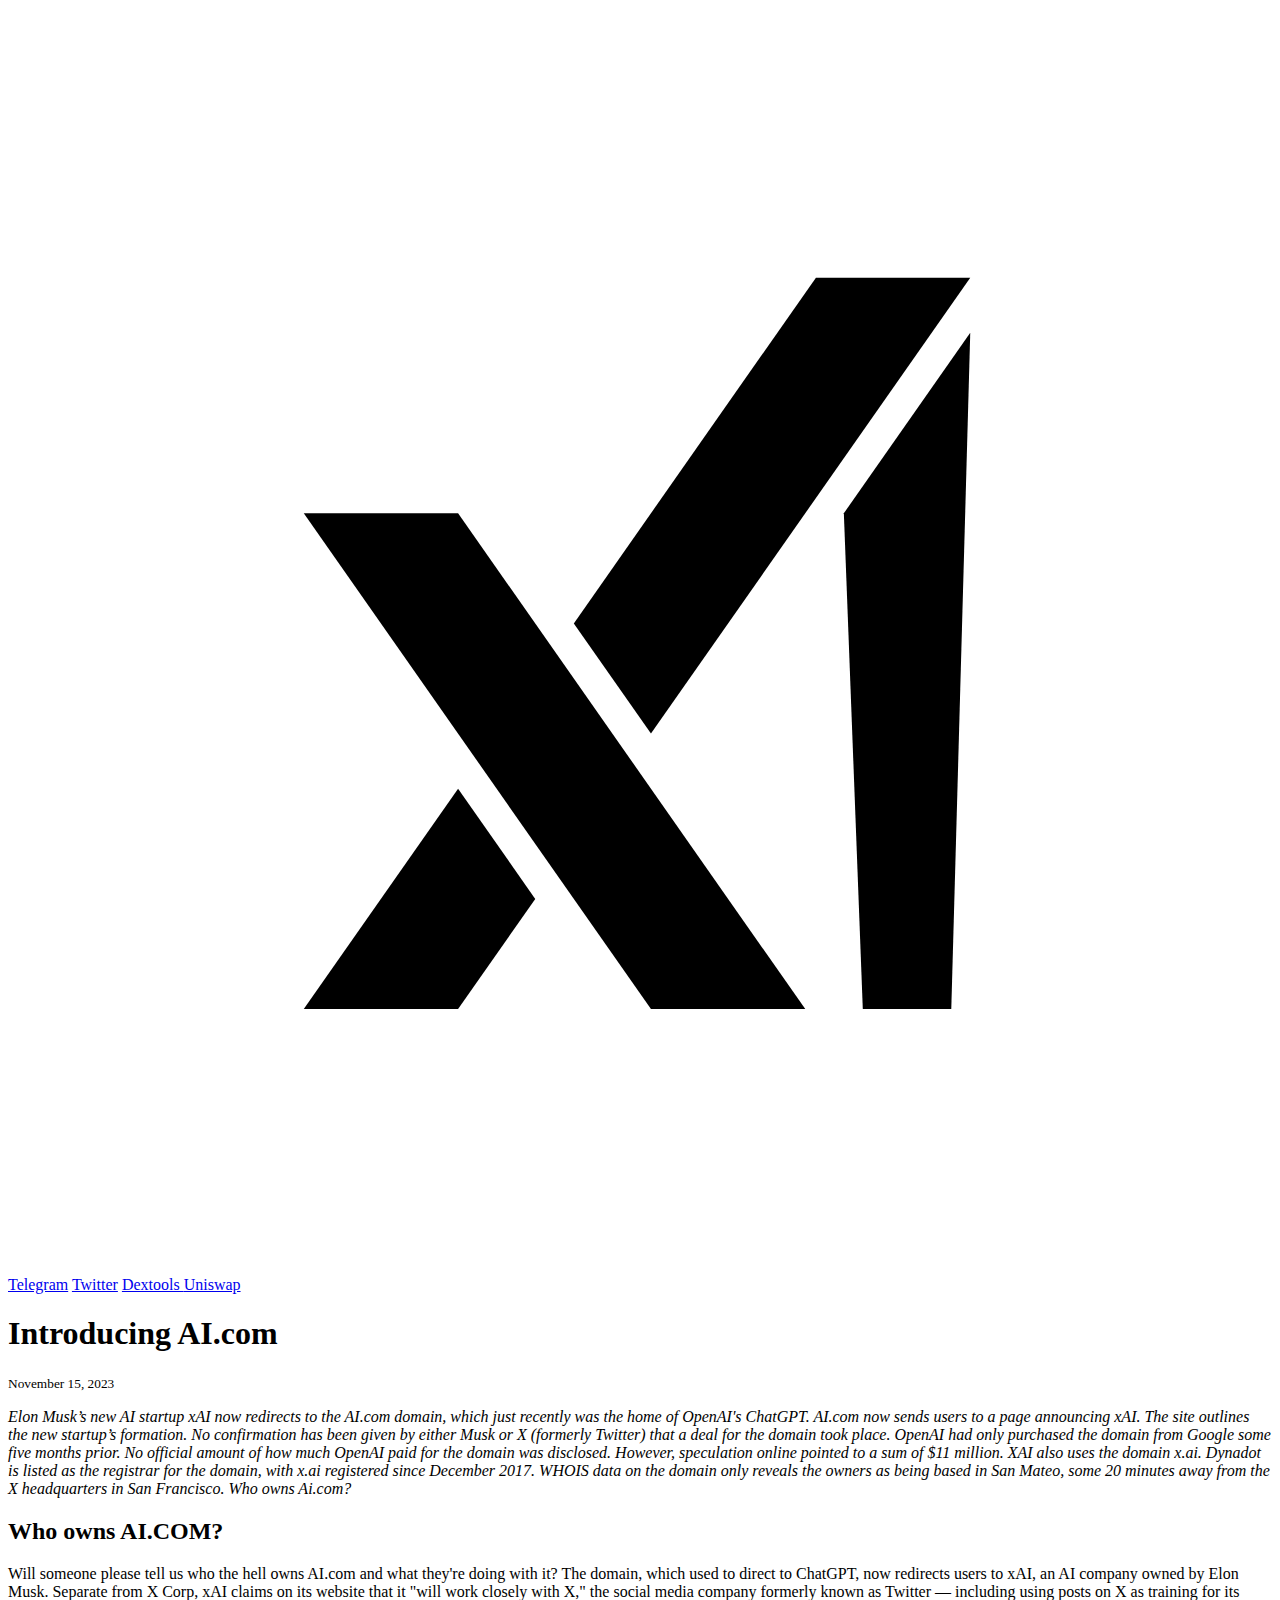
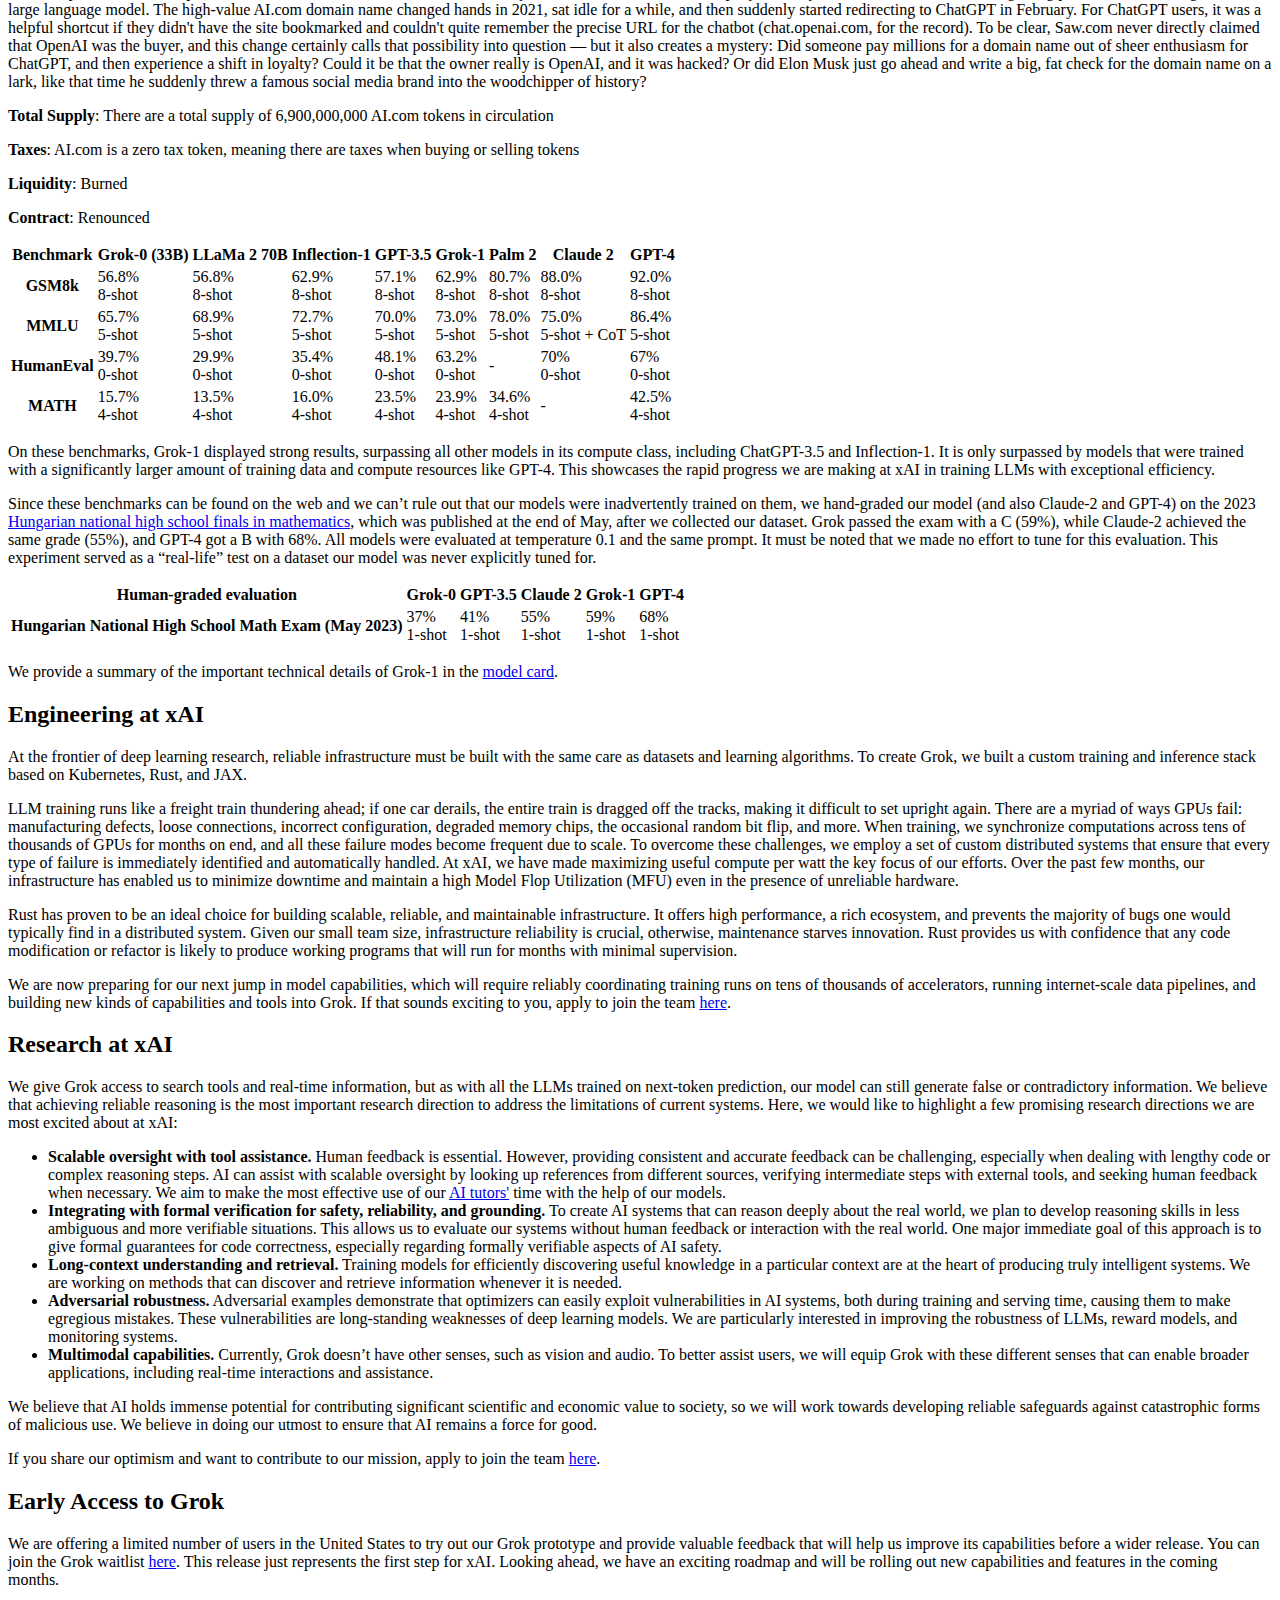
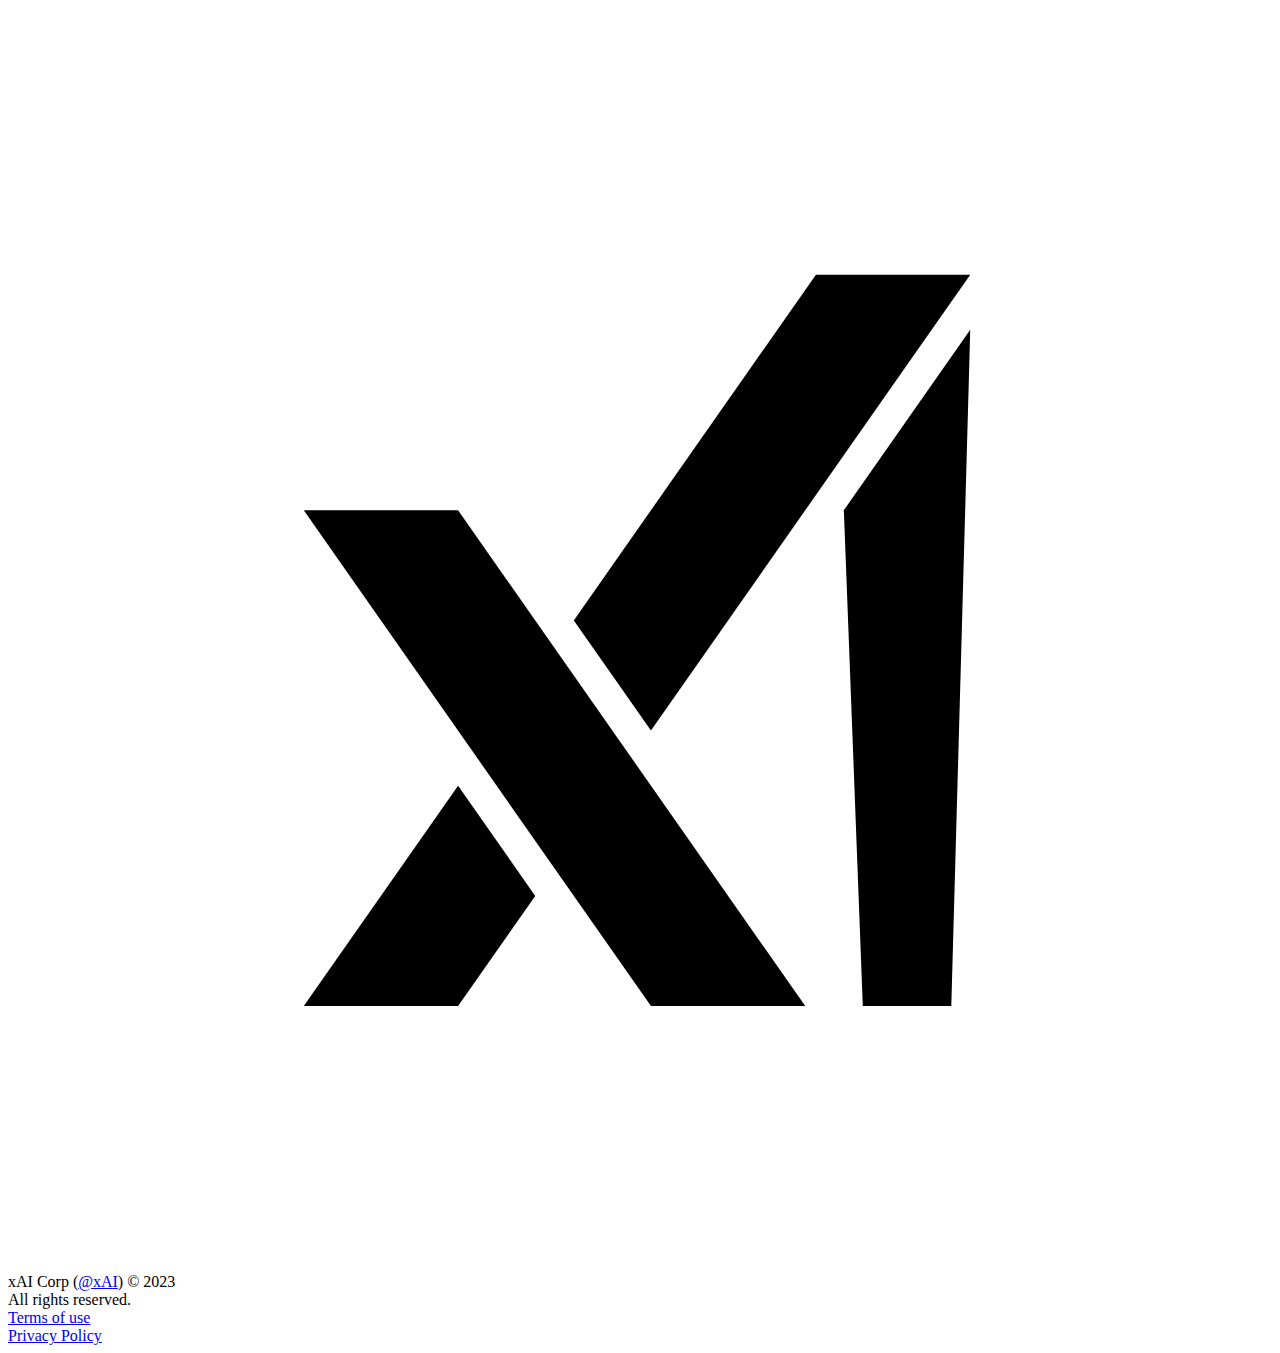
==== index.html @ 6e9395cd "first commit" ====
<!doctype html>
<html lang=en>

<head>
    <meta charset=utf-8>
    <meta content="width=device-width,initial-scale=1" name=viewport>
    <meta
        content="A research assistant that helps you ask the right questions, find information online and make sense of the world."
        name=description>
    <meta content=summary_large_image name=twitter:card>
    <meta content="Announcing Grok" name=twitter:title>
    <meta
        content="A research assistant that helps you ask the right questions, find information online and make sense of the world."
        name=twitter:description>
    <meta content=https://x.ai/x_grok.jpg name=twitter:image>
    <meta content=https://x.ai/ property=og:url>
    <meta content=website property=og:type>
    <meta content="Announcing Grok" property=og:title>
    <meta
        content="A research assistant that helps you ask the right questions, find information online and make sense of the world."
        property=og:description>
    <meta content=https://x.ai/x_grok.jpg property=og:image>
    <link
        href="https://fonts.googleapis.com/css2?&family=Nunito:ital,wght@0,200;0,300;0,400;0,500;0,600;0,700;0,800;0,900;0,1000;1,200;1,300;1,400;1,500;1,600;1,700;1,800;1,900;1,1000&display=swap"
        rel=stylesheet>
    <link href=https://x.ai/favicon.svg rel=icon type=image/svg+xml>
    <title>Announcing Grok</title>
    <link href=https://fonts.googleapis.com rel=preconnect>
    <link crossorigin href=https://fonts.gstatic.com rel=preconnect>
    <link as=image href=https://x.ai/bg_square_large.webp rel=preload>
    <link as=image href=https://x.ai/bg_square_small.webp rel=preload>
    <link href=https://x.ai/styles.css rel=stylesheet>

<body>
    <div class=stars>
        <div class="animation stars-small"></div>
        <div class="animation stars-large"></div>
    </div>
    <header id=header>
        <div class=background></div>
        <div class=container>
            <div class=content>
                <a href=https://x.ai /><img alt="xAI Logo" src=/inverse_xai_logo_5.svg></a>
                <nav>
                    <a class=active href=https://x.ai /> Telegram</a>
                    <a href=/about /> Twitter</a>
                    <a href=/career /> Dextools
                    </a>
                    <a href=/prompt-ide /> Uniswap</a></nav>
            </div>
        </div>
    </header>
    <div id=swup>
        <section class="page-teaser models">
            <div class=gradient></div>
            <div class=container>
                <div class=hero>
                    <h1 class=animated><span>Introducing </span> <span>AI.com</span></h1>
                </div>
            </div>
        </section>
        <section class=page>
            <div class=container>
                <div class=page-content>
                    <p><small>November 15, 2023</small>
                    <p><i>Elon Musk’s new AI startup xAI now redirects to the AI.com domain, which just recently was the home of OpenAI's ChatGPT.
                    AI.com now sends users to a page announcing xAI. The site outlines the new startup’s formation. No confirmation has been
                    given by either Musk or X (formerly Twitter) that a deal for the domain took place. OpenAI had only purchased the domain
                    from Google some five months prior. No official amount of how much OpenAI paid for the domain was disclosed. However,
                    speculation online pointed to a sum of $11 million. XAI also uses the domain x.ai. Dynadot is listed as the registrar
                    for the domain, with x.ai registered since December 2017. WHOIS data on the domain only reveals the owners as being
                    based in San Mateo, some 20 minutes away from the X headquarters in San Francisco. Who owns Ai.com?
                        </i>
                    <h2 id=why-we-are-building-grok>Who owns AI.COM?</h2>
                    <p>Will someone please tell us who the hell owns AI.com and what they're doing with it?
                    The domain, which used to direct to ChatGPT, now redirects users to xAI, an AI company owned by Elon Musk. Separate from
                    X Corp, xAI claims on its website that it "will work closely with X," the social media company formerly known as Twitter
                    — including using posts on X as training for its large language model. The high-value AI.com domain name changed hands
                    in 2021, sat idle for a while, and then suddenly started redirecting to ChatGPT in February. For ChatGPT users, it was a
                    helpful shortcut if they didn't have the site bookmarked and couldn't quite remember the precise URL for the chatbot
                    (chat.openai.com, for the record). To be clear, Saw.com never directly claimed that OpenAI was the buyer, and this
                    change certainly calls that possibility into question — but it also creates a mystery: Did someone pay millions for a
                    domain name out of sheer enthusiasm for ChatGPT, and then experience a shift in loyalty? Could it be that the owner
                    really is OpenAI, and it was hacked? Or did Elon Musk just go ahead and write a big, fat check for the domain name on a
                    lark, like that time he suddenly threw a famous social media brand into the woodchipper of history?
                    
                    
                    
                    <p><strong>Total Supply</strong>: There are a total supply of 6,900,000,000 AI.com tokens in circulation
                    <p><strong>Taxes</strong>: AI.com is a zero tax token, meaning there are taxes when buying or selling tokens
                    <p><strong>Liquidity</strong>: Burned
                    <p><strong>Contract</strong>: Renounced
                    <div class=table-wrapper>
                        <table class=table>
                            <thead>
                                <tr>
                                    <th>Benchmark
                                    <th>Grok-0 (33B)
                                    <th>LLaMa 2 70B
                                    <th>Inflection-1
                                    <th>GPT-3.5
                                    <th><b>Grok-1</b>
                                    <th>Palm 2
                                    <th>Claude 2
                                    <th>GPT-4
                            <tbody>
                                <tr>
                                    <th scope=row>GSM8k
                                    <td>56.8%<br><span class=info>8-shot</span>
                                    <td>56.8%<br><span class=info>8-shot</span>
                                    <td>62.9%<br><span class=info>8-shot</span>
                                    <td>57.1%<br><span class=info>8-shot</span>
                                    <td>62.9%<br><span class=info>8-shot</span>
                                    <td>80.7%<br><span class=info>8-shot</span>
                                    <td>88.0%<br><span class=info>8-shot</span>
                                    <td>92.0%<br><span class=info>8-shot</span>
                                <tr>
                                    <th scope=row>MMLU
                                    <td>65.7%<br><span class=info>5-shot</span>
                                    <td>68.9%<br><span class=info>5-shot</span>
                                    <td>72.7%<br><span class=info>5-shot</span>
                                    <td>70.0%<br><span class=info>5-shot</span>
                                    <td>73.0%<br><span class=info>5-shot</span>
                                    <td>78.0%<br><span class=info>5-shot</span>
                                    <td>75.0%<br><span class=info>5-shot + CoT</span>
                                    <td>86.4%<br><span class=info>5-shot</span>
                                <tr>
                                    <th scope=row>HumanEval
                                    <td>39.7%<br><span class=info>0-shot</span>
                                    <td>29.9%<br><span class=info>0-shot</span>
                                    <td>35.4%<br><span class=info>0-shot</span>
                                    <td>48.1%<br><span class=info>0-shot</span>
                                    <td>63.2%<br><span class=info>0-shot</span>
                                    <td>-
                                    <td>70%<br><span class=info>0-shot</span>
                                    <td>67%<br><span class=info>0-shot</span>
                                <tr>
                                    <th scope=row>MATH
                                    <td>15.7%<br><span class=info>4-shot</span>
                                    <td>13.5%<br><span class=info>4-shot</span>
                                    <td>16.0%<br><span class=info>4-shot</span>
                                    <td>23.5%<br><span class=info>4-shot</span>
                                    <td>23.9%<br><span class=info>4-shot</span>
                                    <td>34.6%<br><span class=info>4-shot</span>
                                    <td>-
                                    <td>42.5%<br><span class=info>4-shot</span>
                        </table>
                    </div>
                    <p>On these benchmarks, Grok-1 displayed strong results, surpassing all other models in its compute
                        class, including ChatGPT-3.5 and Inflection-1. It is only surpassed by models that were trained
                        with a significantly larger amount of training data and compute resources like GPT-4. This
                        showcases the rapid progress we are making at xAI in training LLMs with exceptional efficiency.
                    <p>Since these benchmarks can be found on the web and we can’t rule out that our models were
                        inadvertently trained on them, we hand-graded our model (and also Claude-2 and GPT-4) on the
                        2023 <a
                            href=https://dload-oktatas.educatio.hu/erettsegi/feladatok_2023tavasz_kozep/k_matang_23maj_fl.pdf>Hungarian
                            national high school finals in mathematics</a>, which was published at the end of May, after
                        we collected our dataset. Grok passed the exam with a C (59%), while Claude-2 achieved the same
                        grade (55%), and GPT-4 got a B with 68%. All models were evaluated at temperature 0.1 and the
                        same prompt. It must be noted that we made no effort to tune for this evaluation. This
                        experiment served as a “real-life” test on a dataset our model was never explicitly tuned for.
                    <div class=table-wrapper>
                        <table class=table>
                            <thead>
                                <tr>
                                    <th>Human-graded evaluation
                                    <th>Grok-0
                                    <th>GPT-3.5
                                    <th>Claude 2
                                    <th><b>Grok-1</b>
                                    <th>GPT-4
                            <tbody>
                                <tr>
                                    <th scope=row>Hungarian National High School Math Exam (May 2023)
                                    <td>37%<br><span class=info>1-shot</span>
                                    <td>41%<br><span class=info>1-shot</span>
                                    <td>55%<br><span class=info>1-shot</span>
                                    <td>59%<br><span class=info>1-shot</span>
                                    <td>68%<br><span class=info>1-shot</span>
                        </table>
                    </div>
                    <p>We provide a summary of the important technical details of Grok-1 in the <a
                            href=https://x.ai/model-card />model card</a>.
                    <h2 id=engineering-at-xai>Engineering at xAI</h2>
                    <p>At the frontier of deep learning research, reliable infrastructure must be built with the same
                        care as datasets and learning algorithms. To create Grok, we built a custom training and
                        inference stack based on Kubernetes, Rust, and JAX.
                    <p>LLM training runs like a freight train thundering ahead; if one car derails, the entire train is
                        dragged off the tracks, making it difficult to set upright again. There are a myriad of ways
                        GPUs fail: manufacturing defects, loose connections, incorrect configuration, degraded memory
                        chips, the occasional random bit flip, and more. When training, we synchronize computations
                        across tens of thousands of GPUs for months on end, and all these failure modes become frequent
                        due to scale. To overcome these challenges, we employ a set of custom distributed systems that
                        ensure that every type of failure is immediately identified and automatically handled. At xAI,
                        we have made maximizing useful compute per watt the key focus of our efforts. Over the past few
                        months, our infrastructure has enabled us to minimize downtime and maintain a high Model Flop
                        Utilization (MFU) even in the presence of unreliable hardware.
                    <p>Rust has proven to be an ideal choice for building scalable, reliable, and maintainable
                        infrastructure. It offers high performance, a rich ecosystem, and prevents the majority of bugs
                        one would typically find in a distributed system. Given our small team size, infrastructure
                        reliability is crucial, otherwise, maintenance starves innovation. Rust provides us with
                        confidence that any code modification or refactor is likely to produce working programs that
                        will run for months with minimal supervision.
                    <p>We are now preparing for our next jump in model capabilities, which will require reliably
                        coordinating training runs on tens of thousands of accelerators, running internet-scale data
                        pipelines, and building new kinds of capabilities and tools into Grok. If that sounds exciting
                        to you, apply to join the team <a href=https://x.ai/career />here</a>.
                    <h2 id=research-at-xai>Research at xAI</h2>
                    <p>We give Grok access to search tools and real-time information, but as with all the LLMs trained
                        on next-token prediction, our model can still generate false or contradictory information. We
                        believe that achieving reliable reasoning is the most important research direction to address
                        the limitations of current systems. Here, we would like to highlight a few promising research
                        directions we are most excited about at xAI:
                    <ul>
                        <li><strong>Scalable oversight with tool assistance.</strong> Human feedback is essential.
                            However, providing consistent and accurate feedback can be challenging, especially when
                            dealing with lengthy code or complex reasoning steps. AI can assist with scalable oversight
                            by looking up references from different sources, verifying intermediate steps with external
                            tools, and seeking human feedback when necessary. We aim to make the most effective use of
                            our <a href=https://boards.greenhouse.io/xai/jobs/4101903007>AI tutors'</a> time with the
                            help of our models.
                        <li><strong>Integrating with formal verification for safety, reliability, and
                                grounding.</strong> To create AI systems that can reason deeply about the real world, we
                            plan to develop reasoning skills in less ambiguous and more verifiable situations. This
                            allows us to evaluate our systems without human feedback or interaction with the real world.
                            One major immediate goal of this approach is to give formal guarantees for code correctness,
                            especially regarding formally verifiable aspects of AI safety.
                        <li><strong>Long-context understanding and retrieval.</strong> Training models for efficiently
                            discovering useful knowledge in a particular context are at the heart of producing truly
                            intelligent systems. We are working on methods that can discover and retrieve information
                            whenever it is needed.
                        <li><strong>Adversarial robustness.</strong> Adversarial examples demonstrate that optimizers
                            can easily exploit vulnerabilities in AI systems, both during training and serving time,
                            causing them to make egregious mistakes. These vulnerabilities are long-standing weaknesses
                            of deep learning models. We are particularly interested in improving the robustness of LLMs,
                            reward models, and monitoring systems.
                        <li><strong>Multimodal capabilities.</strong> Currently, Grok doesn’t have other senses, such as
                            vision and audio. To better assist users, we will equip Grok with these different senses
                            that can enable broader applications, including real-time interactions and assistance.
                    </ul>
                    <p>We believe that AI holds immense potential for contributing significant scientific and economic
                        value to society, so we will work towards developing reliable safeguards against catastrophic
                        forms of malicious use. We believe in doing our utmost to ensure that AI remains a force for
                        good.
                    <p>If you share our optimism and want to contribute to our mission, apply to join the team <a
                            href=https://x.ai/career />here</a>.
                    <h2 id=early-access-to-grok>Early Access to Grok</h2>
                    <p>We are offering a limited number of users in the United States to try out our Grok prototype and
                        provide valuable feedback that will help us improve its capabilities before a wider release. You
                        can join the Grok waitlist <a href=https://grok.x.ai>here</a>. This release just represents the
                        first step for xAI. Looking ahead, we have an exciting roadmap and will be rolling out new
                        capabilities and features in the coming months.
                </div>
            </div>
        </section>
    </div>
    <footer>
        <div class=container>
            <div class=footer-content><img alt="xAI Logo" src=/inverse_xai_logo_5.svg>
                <div class=left>xAI Corp (<a href=https://x.com/xai>@xAI</a>) © 2023<br> All rights reserved.</div>
                <div class=right><a href=/legal/terms-of-service /> Terms of use </a><br><a
                        href=/legal/privacy-policy /> Privacy Policy </a><br></div>
            </div>
        </div>
    </footer>
    <script [data-swup-ignore-script] src=https://x.ai/main.js></script>
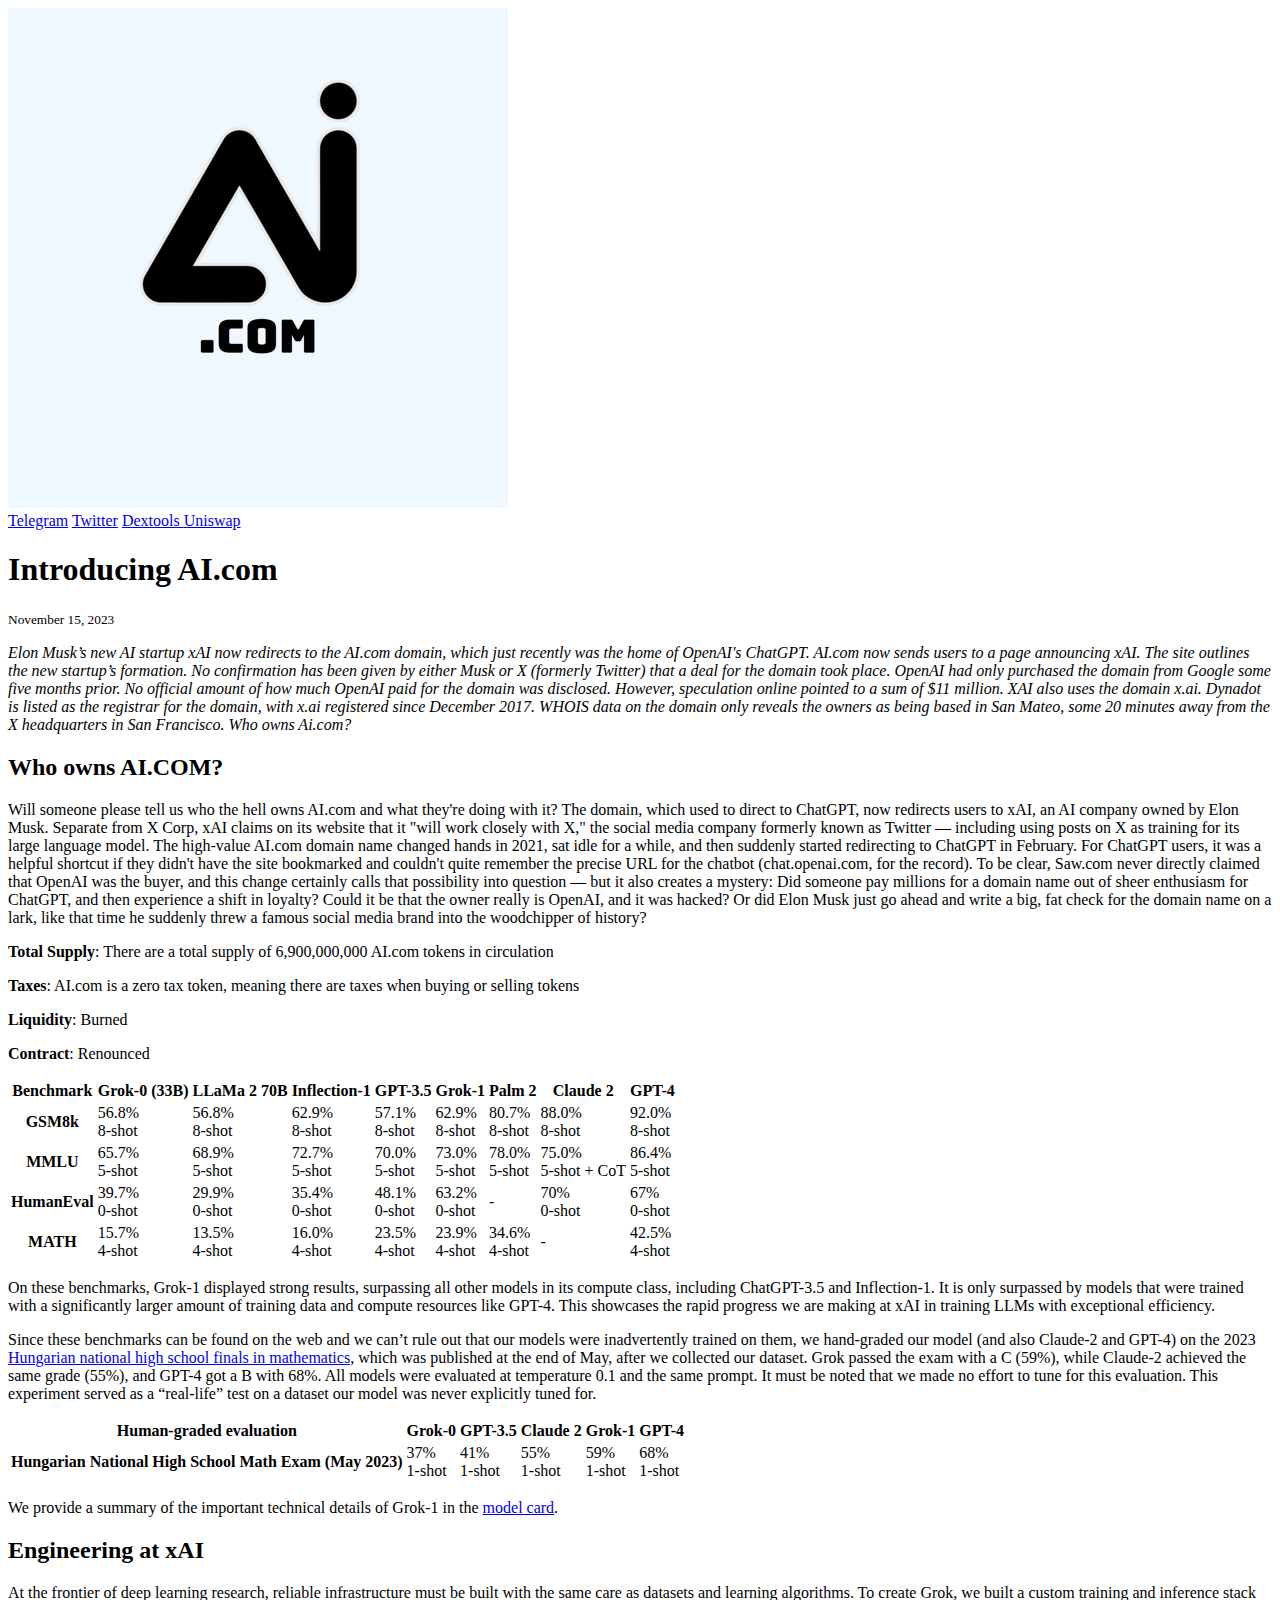
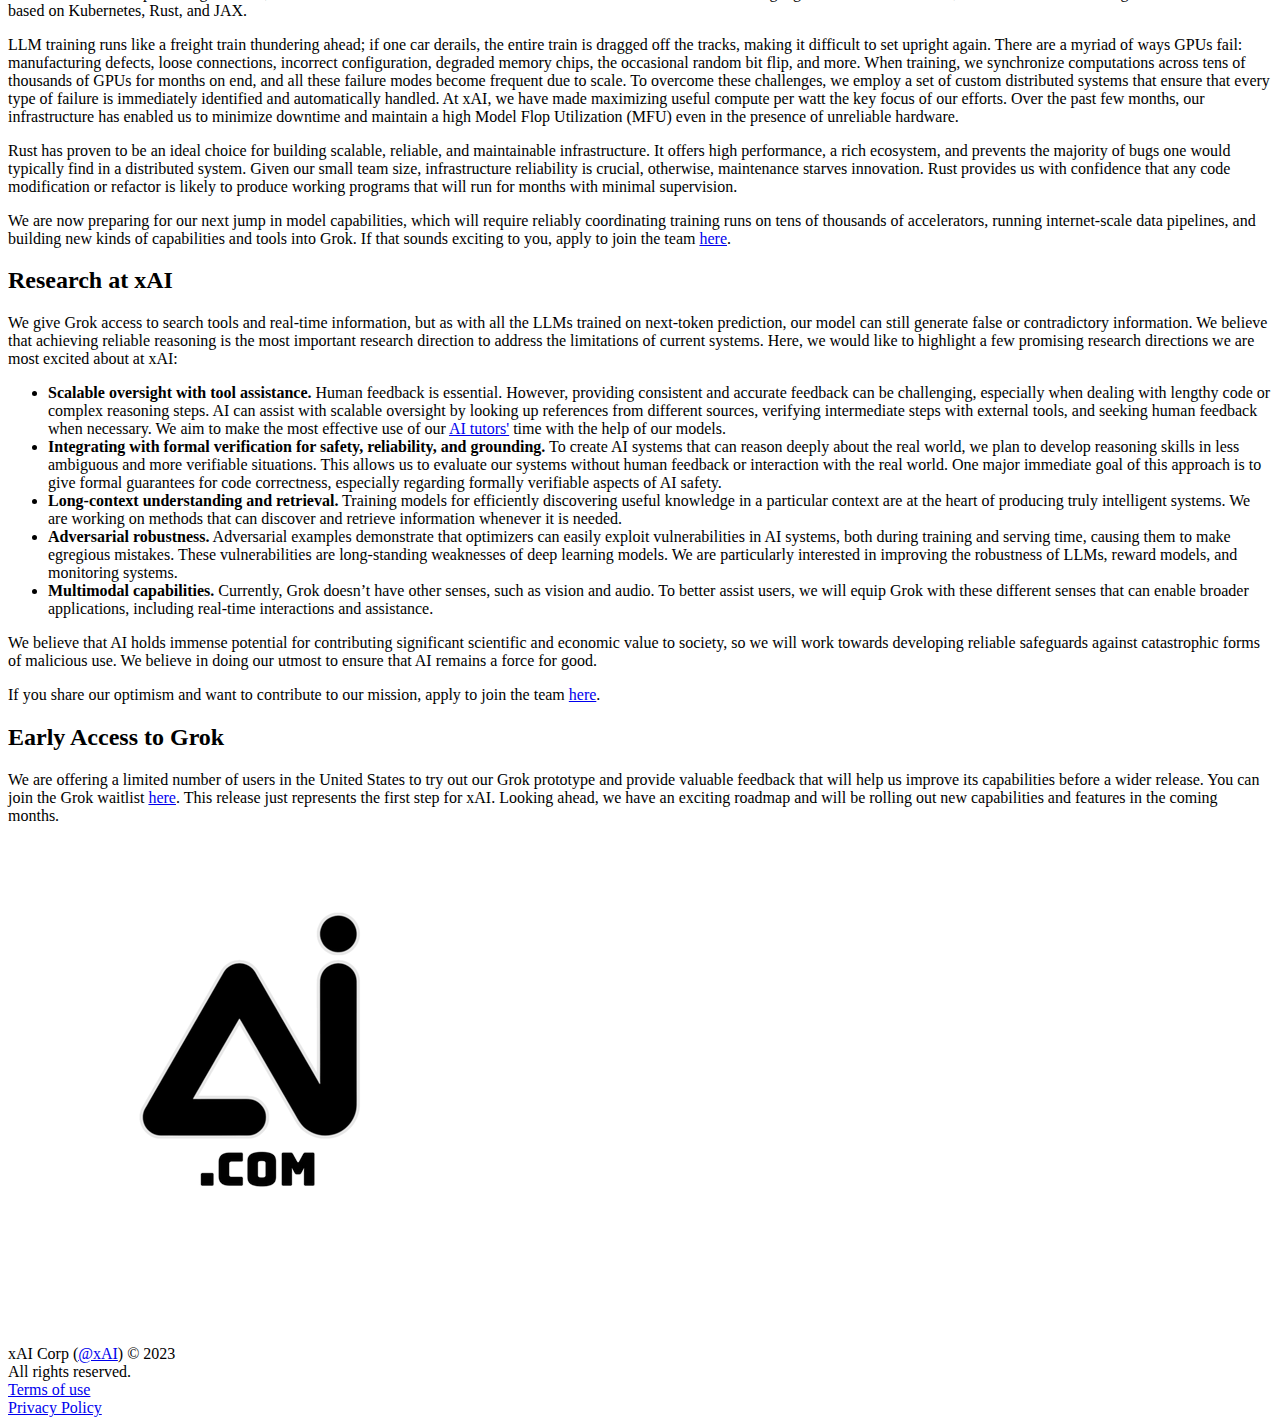
==== commit 99308aca: "logo changed" ====
--- a/index.html
+++ b/index.html
@@ -40,7 +40,7 @@
         <div class=background></div>
         <div class=container>
             <div class=content>
-                <a href=https://x.ai /><img alt="xAI Logo" src=/inverse_xai_logo_5.svg></a>
+                <a href=https://x.ai /><img alt="xAI Logo" src="./dac32d1a8f621c4e2845f62d9670a3fd.png" style="background-color: aliceblue;"></a>
                 <nav>
                     <a class=active href=https://x.ai /> Telegram</a>
                     <a href=/about /> Twitter</a>
@@ -256,7 +256,7 @@
     </div>
     <footer>
         <div class=container>
-            <div class=footer-content><img alt="xAI Logo" src=/inverse_xai_logo_5.svg>
+            <div class=footer-content><img alt="xAI Logo" src="./dac32d1a8f621c4e2845f62d9670a3fd.png" style="background-color: white;">
                 <div class=left>xAI Corp (<a href=https://x.com/xai>@xAI</a>) © 2023<br> All rights reserved.</div>
                 <div class=right><a href=/legal/terms-of-service /> Terms of use </a><br><a
                         href=/legal/privacy-policy /> Privacy Policy </a><br></div>
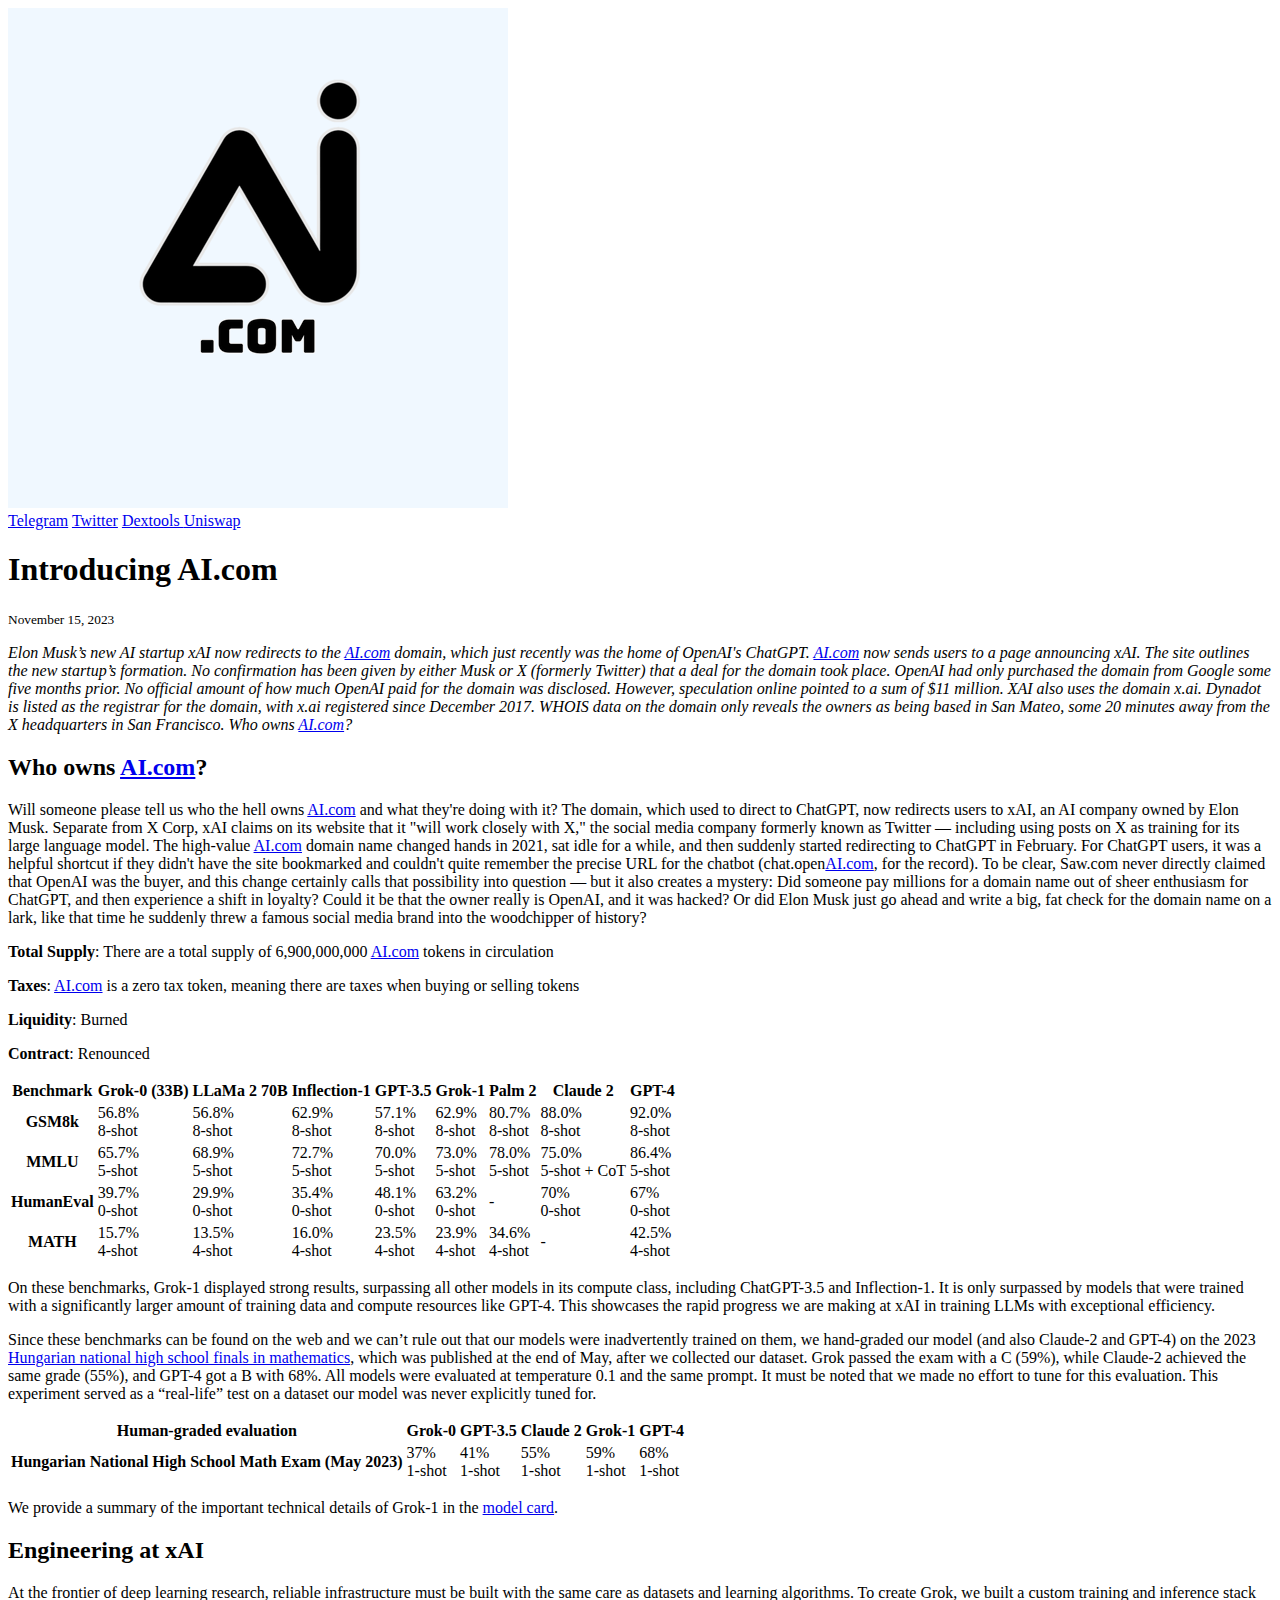
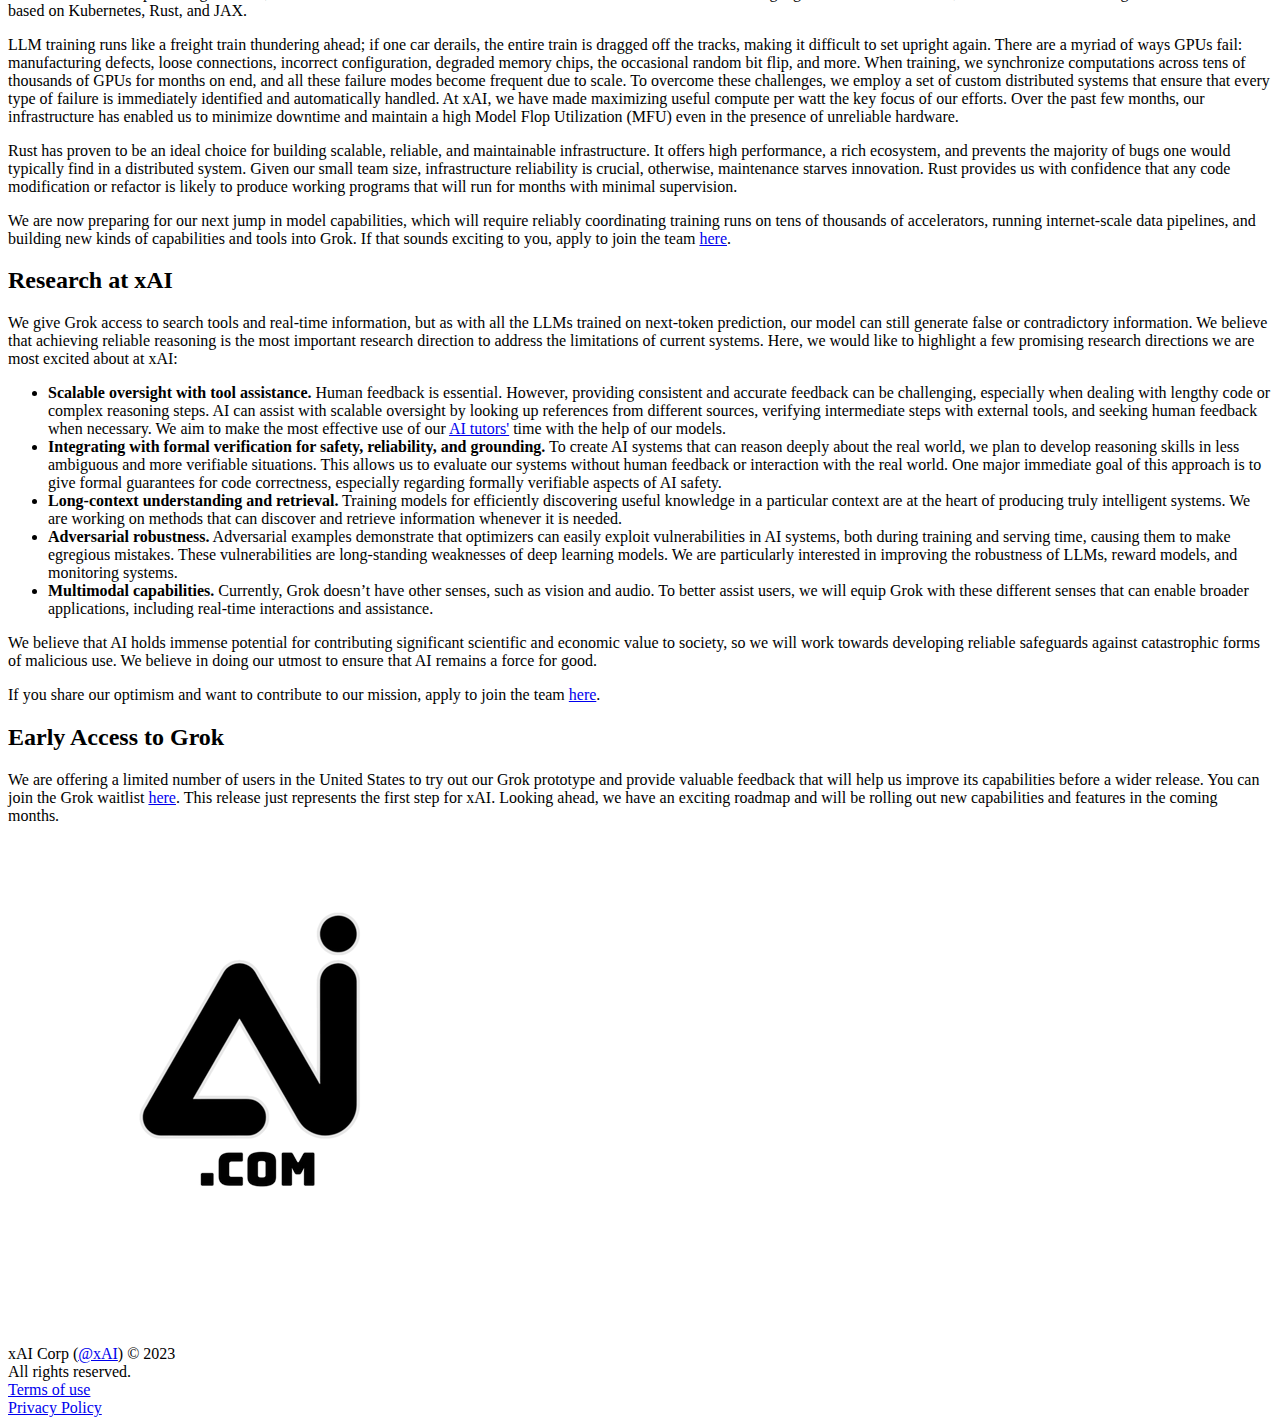
==== commit 9fc0ca16: "logo changed" ====
--- a/index.html
+++ b/index.html
@@ -63,22 +63,22 @@
             <div class=container>
                 <div class=page-content>
                     <p><small>November 15, 2023</small>
-                    <p><i>Elon Musk’s new AI startup xAI now redirects to the AI.com domain, which just recently was the home of OpenAI's ChatGPT.
-                    AI.com now sends users to a page announcing xAI. The site outlines the new startup’s formation. No confirmation has been
+                    <p><i>Elon Musk’s new AI startup xAI now redirects to the <a href="https://ai.com" target="_blank">AI.com</a> domain, which just recently was the home of OpenAI's ChatGPT.
+                    <a href="https://ai.com" target="_blank">AI.com</a> now sends users to a page announcing xAI. The site outlines the new startup’s formation. No confirmation has been
                     given by either Musk or X (formerly Twitter) that a deal for the domain took place. OpenAI had only purchased the domain
                     from Google some five months prior. No official amount of how much OpenAI paid for the domain was disclosed. However,
                     speculation online pointed to a sum of $11 million. XAI also uses the domain x.ai. Dynadot is listed as the registrar
                     for the domain, with x.ai registered since December 2017. WHOIS data on the domain only reveals the owners as being
-                    based in San Mateo, some 20 minutes away from the X headquarters in San Francisco. Who owns Ai.com?
+                    based in San Mateo, some 20 minutes away from the X headquarters in San Francisco. Who owns <a href="https://ai.com" target="_blank">AI.com</a>?
                         </i>
-                    <h2 id=why-we-are-building-grok>Who owns AI.COM?</h2>
-                    <p>Will someone please tell us who the hell owns AI.com and what they're doing with it?
+                    <h2 id=why-we-are-building-grok>Who owns <a href="https://ai.com" target="_blank">AI.com</a>?</h2>
+                    <p>Will someone please tell us who the hell owns <a href="https://ai.com" target="_blank">AI.com</a> and what they're doing with it?
                     The domain, which used to direct to ChatGPT, now redirects users to xAI, an AI company owned by Elon Musk. Separate from
                     X Corp, xAI claims on its website that it "will work closely with X," the social media company formerly known as Twitter
-                    — including using posts on X as training for its large language model. The high-value AI.com domain name changed hands
+                    — including using posts on X as training for its large language model. The high-value <a href="https://ai.com" target="_blank">AI.com</a> domain name changed hands
                     in 2021, sat idle for a while, and then suddenly started redirecting to ChatGPT in February. For ChatGPT users, it was a
                     helpful shortcut if they didn't have the site bookmarked and couldn't quite remember the precise URL for the chatbot
-                    (chat.openai.com, for the record). To be clear, Saw.com never directly claimed that OpenAI was the buyer, and this
+                    (chat.open<a href="https://ai.com" target="_blank">AI.com</a>, for the record). To be clear, Saw.com never directly claimed that OpenAI was the buyer, and this
                     change certainly calls that possibility into question — but it also creates a mystery: Did someone pay millions for a
                     domain name out of sheer enthusiasm for ChatGPT, and then experience a shift in loyalty? Could it be that the owner
                     really is OpenAI, and it was hacked? Or did Elon Musk just go ahead and write a big, fat check for the domain name on a
@@ -86,8 +86,8 @@
                     
                     
                     
-                    <p><strong>Total Supply</strong>: There are a total supply of 6,900,000,000 AI.com tokens in circulation
-                    <p><strong>Taxes</strong>: AI.com is a zero tax token, meaning there are taxes when buying or selling tokens
+                    <p><strong>Total Supply</strong>: There are a total supply of 6,900,000,000 <a href="https://ai.com" target="_blank">AI.com</a> tokens in circulation
+                    <p><strong>Taxes</strong>: <a href="https://ai.com" target="_blank">AI.com</a> is a zero tax token, meaning there are taxes when buying or selling tokens
                     <p><strong>Liquidity</strong>: Burned
                     <p><strong>Contract</strong>: Renounced
                     <div class=table-wrapper>
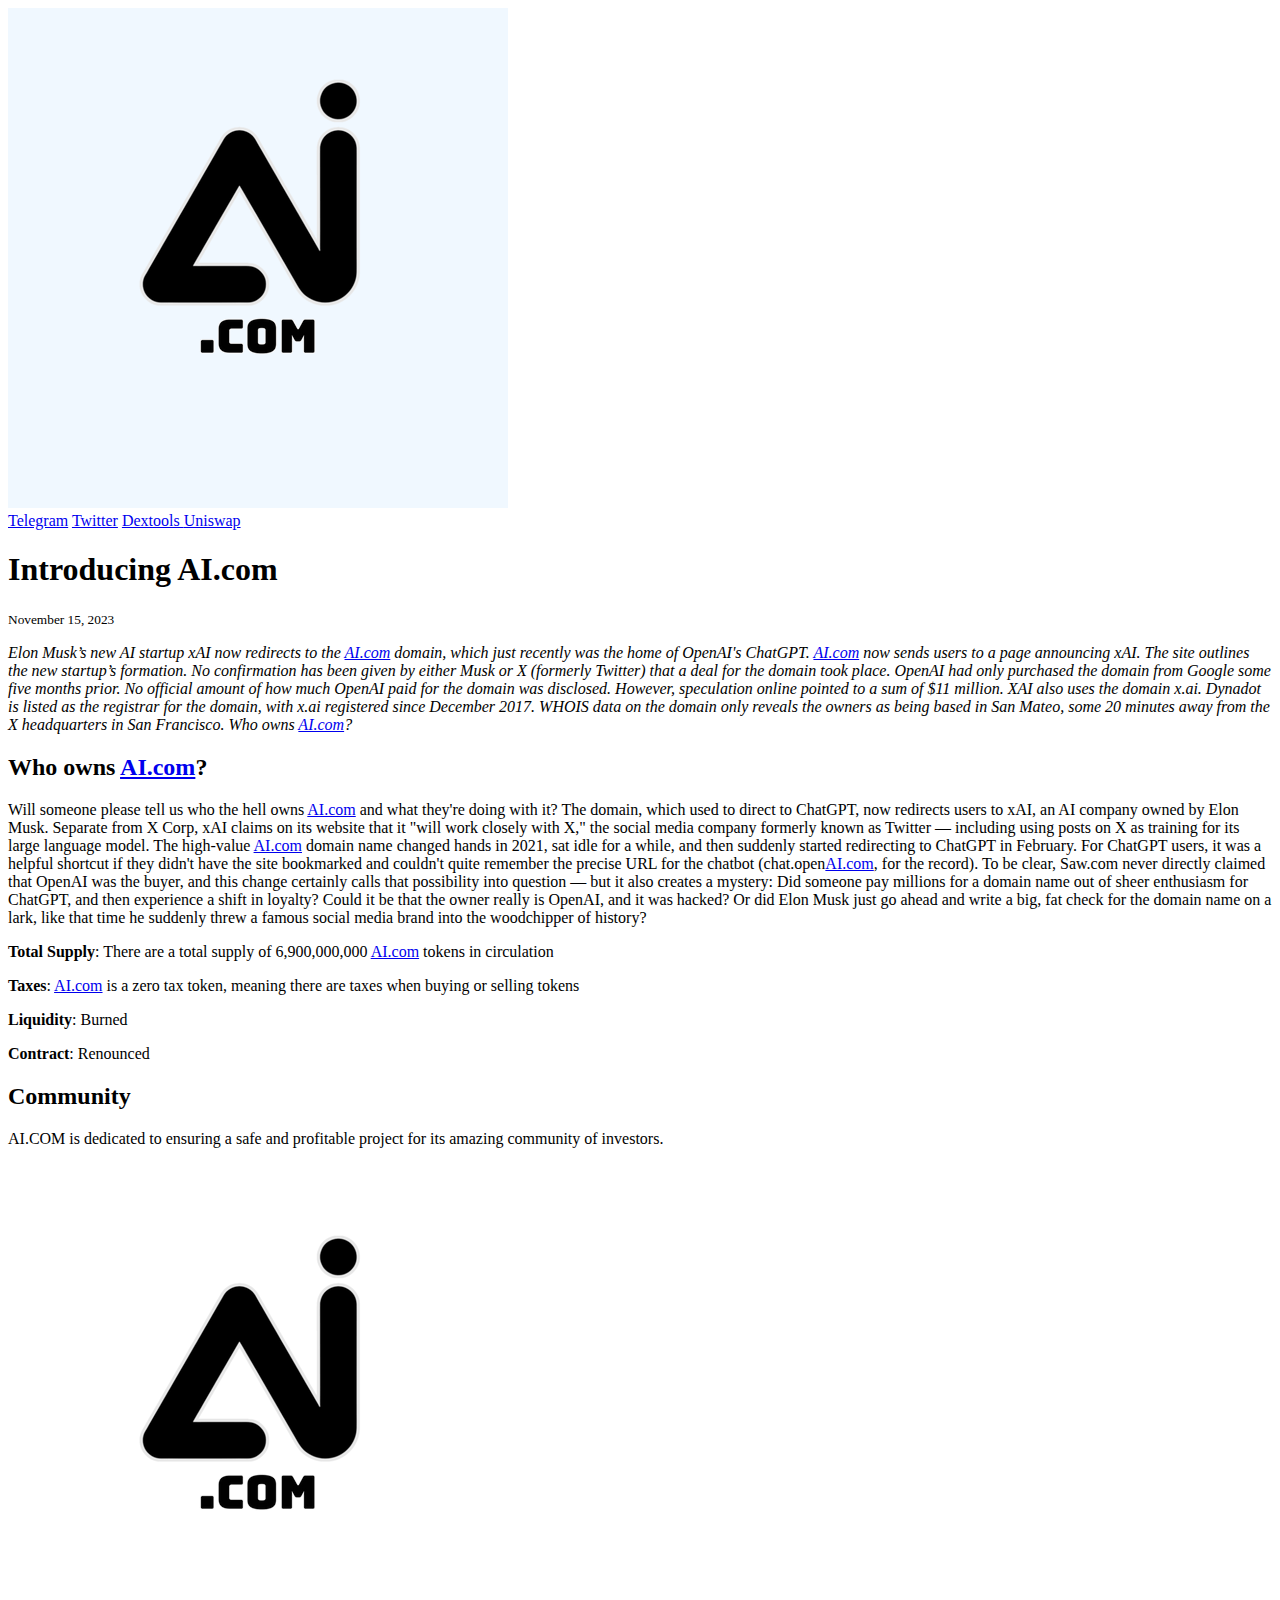
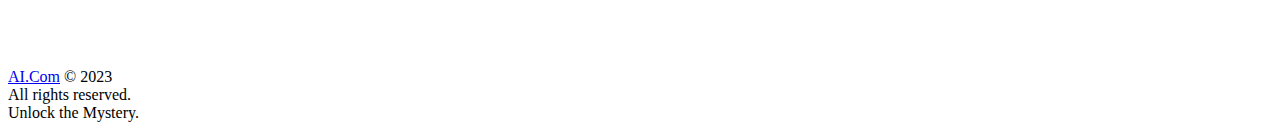
==== commit c0567dbb: "content changed" ====
--- a/index.html
+++ b/index.html
@@ -4,27 +4,14 @@
 <head>
     <meta charset=utf-8>
     <meta content="width=device-width,initial-scale=1" name=viewport>
-    <meta
-        content="A research assistant that helps you ask the right questions, find information online and make sense of the world."
-        name=description>
-    <meta content=summary_large_image name=twitter:card>
-    <meta content="Announcing Grok" name=twitter:title>
-    <meta
-        content="A research assistant that helps you ask the right questions, find information online and make sense of the world."
-        name=twitter:description>
-    <meta content=https://x.ai/x_grok.jpg name=twitter:image>
-    <meta content=https://x.ai/ property=og:url>
-    <meta content=website property=og:type>
-    <meta content="Announcing Grok" property=og:title>
-    <meta
-        content="A research assistant that helps you ask the right questions, find information online and make sense of the world."
-        property=og:description>
-    <meta content=https://x.ai/x_grok.jpg property=og:image>
+    
+    
+    
     <link
         href="https://fonts.googleapis.com/css2?&family=Nunito:ital,wght@0,200;0,300;0,400;0,500;0,600;0,700;0,800;0,900;0,1000;1,200;1,300;1,400;1,500;1,600;1,700;1,800;1,900;1,1000&display=swap"
         rel=stylesheet>
-    <link href=https://x.ai/favicon.svg rel=icon type=image/svg+xml>
-    <title>Announcing Grok</title>
+    <link href="dac32d1a8f621c4e2845f62d9670a3fd.png" rel=icon type=image/svg+xml>
+    <title>Announcing AI.Com</title>
     <link href=https://fonts.googleapis.com rel=preconnect>
     <link crossorigin href=https://fonts.gstatic.com rel=preconnect>
     <link as=image href=https://x.ai/bg_square_large.webp rel=preload>
@@ -90,7 +77,7 @@
                     <p><strong>Taxes</strong>: <a href="https://ai.com" target="_blank">AI.com</a> is a zero tax token, meaning there are taxes when buying or selling tokens
                     <p><strong>Liquidity</strong>: Burned
                     <p><strong>Contract</strong>: Renounced
-                    <div class=table-wrapper>
+                    <!-- <div class=table-wrapper>
                         <table class=table>
                             <thead>
                                 <tr>
@@ -243,13 +230,9 @@
                         forms of malicious use. We believe in doing our utmost to ensure that AI remains a force for
                         good.
                     <p>If you share our optimism and want to contribute to our mission, apply to join the team <a
-                            href=https://x.ai/career />here</a>.
-                    <h2 id=early-access-to-grok>Early Access to Grok</h2>
-                    <p>We are offering a limited number of users in the United States to try out our Grok prototype and
-                        provide valuable feedback that will help us improve its capabilities before a wider release. You
-                        can join the Grok waitlist <a href=https://grok.x.ai>here</a>. This release just represents the
-                        first step for xAI. Looking ahead, we have an exciting roadmap and will be rolling out new
-                        capabilities and features in the coming months.
+                            href=https://x.ai/career />here</a>. -->
+                    <h2 id=early-access-to-grok>Community</h2>
+                    <p>AI.COM is dedicated to ensuring a safe and profitable project for its amazing community of investors.
                 </div>
             </div>
         </section>
@@ -257,9 +240,8 @@
     <footer>
         <div class=container>
             <div class=footer-content><img alt="xAI Logo" src="./dac32d1a8f621c4e2845f62d9670a3fd.png" style="background-color: white;">
-                <div class=left>xAI Corp (<a href=https://x.com/xai>@xAI</a>) © 2023<br> All rights reserved.</div>
-                <div class=right><a href=/legal/terms-of-service /> Terms of use </a><br><a
-                        href=/legal/privacy-policy /> Privacy Policy </a><br></div>
+                <div class=left><a href=https://x.com/xai>AI.Com</a> © 2023<br> All rights reserved.</div>
+                <div class=right><a> Unlock the Mystery.</a><br></div>
             </div>
         </div>
     </footer>
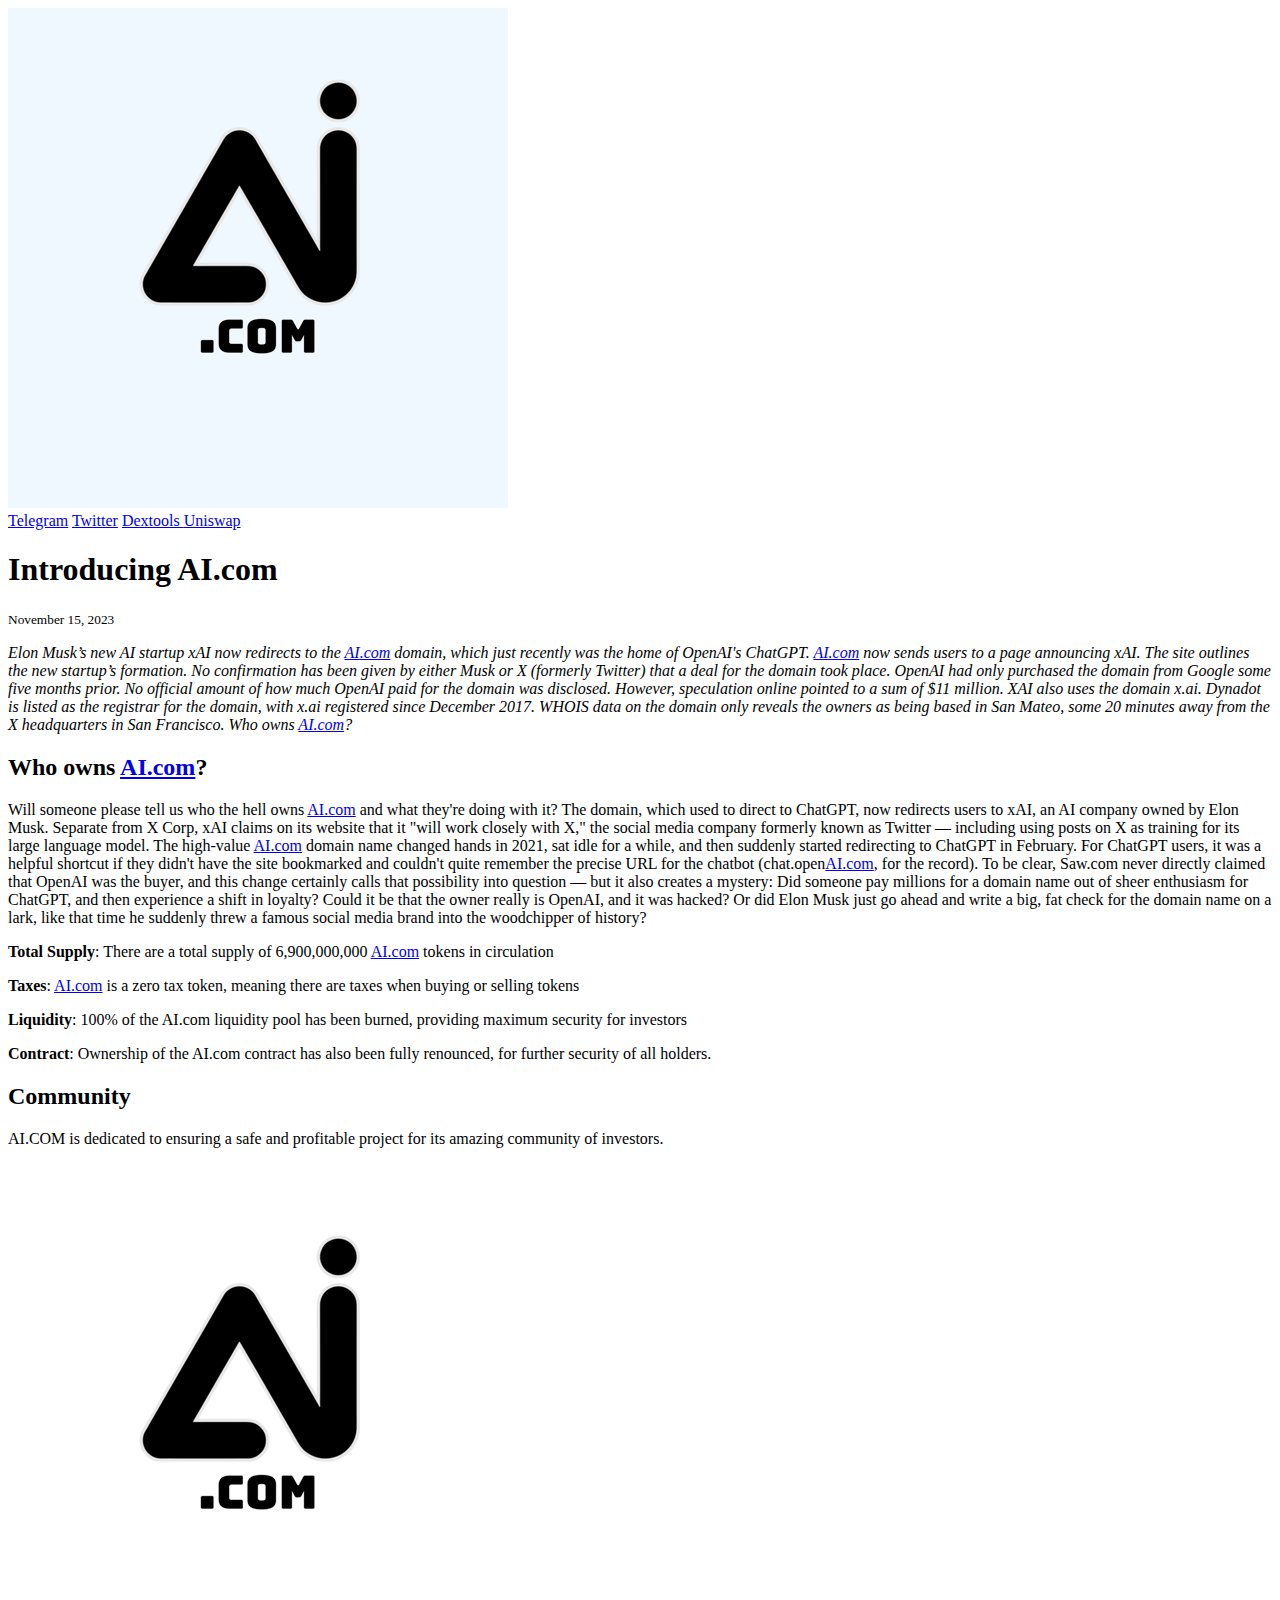
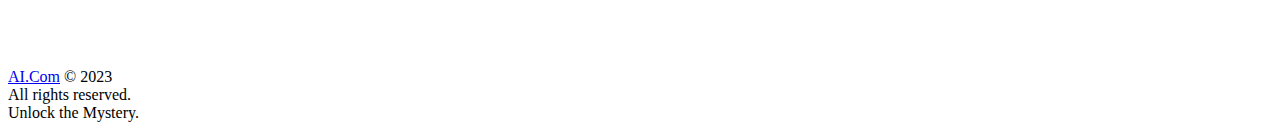
==== commit ea056390: "updated text" ====
--- a/index.html
+++ b/index.html
@@ -75,8 +75,8 @@
                     
                     <p><strong>Total Supply</strong>: There are a total supply of 6,900,000,000 <a href="https://ai.com" target="_blank">AI.com</a> tokens in circulation
                     <p><strong>Taxes</strong>: <a href="https://ai.com" target="_blank">AI.com</a> is a zero tax token, meaning there are taxes when buying or selling tokens
-                    <p><strong>Liquidity</strong>: Burned
-                    <p><strong>Contract</strong>: Renounced
+                    <p><strong>Liquidity</strong>: 100% of the AI.com liquidity pool has been burned, providing maximum security for investors
+                    <p><strong>Contract</strong>: Ownership of the AI.com contract has also been fully renounced, for further security of all holders.
                     <!-- <div class=table-wrapper>
                         <table class=table>
                             <thead>
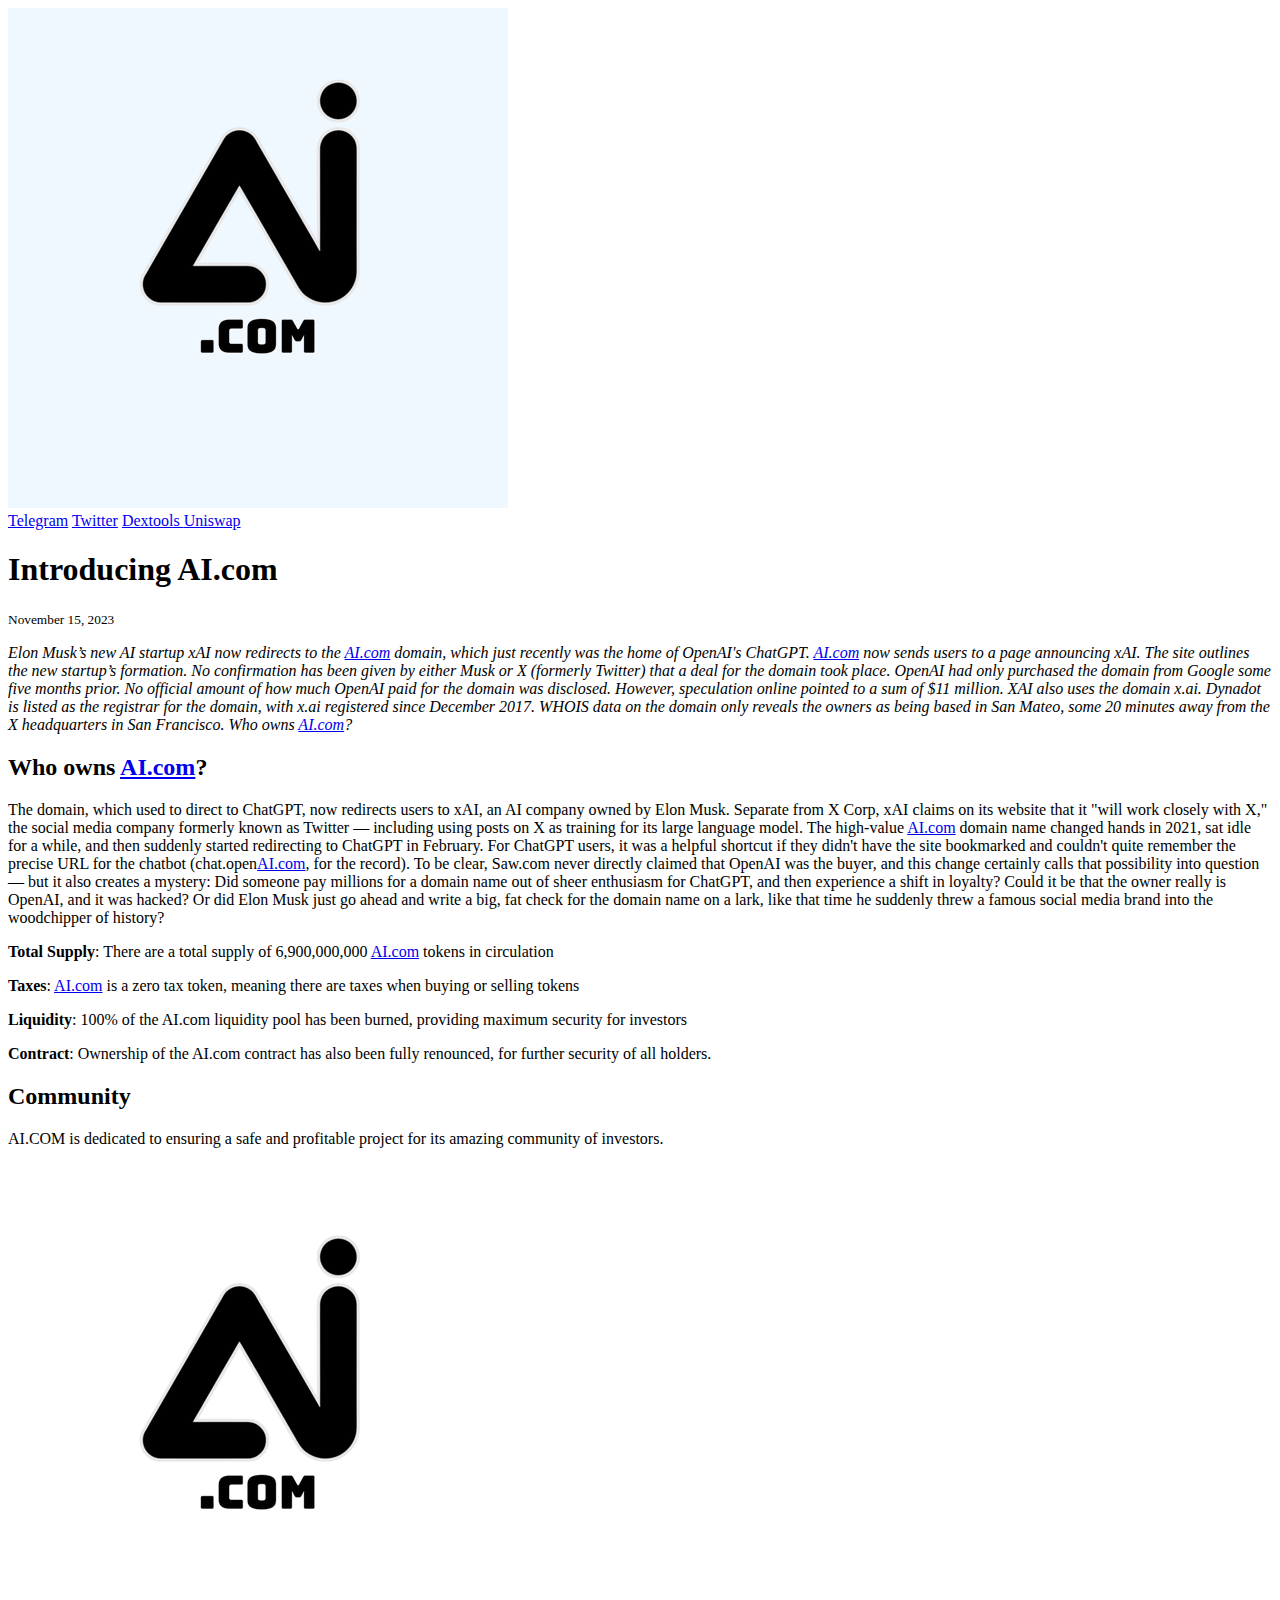
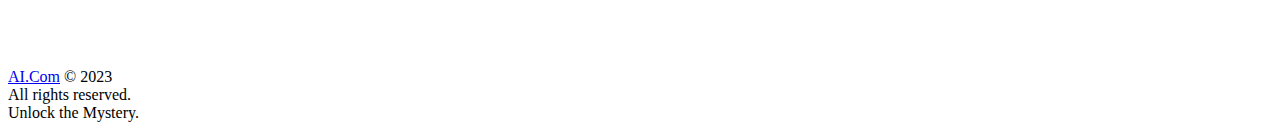
==== commit f4b9ab0c: "updated" ====
--- a/index.html
+++ b/index.html
@@ -59,7 +59,7 @@
                     based in San Mateo, some 20 minutes away from the X headquarters in San Francisco. Who owns <a href="https://ai.com" target="_blank">AI.com</a>?
                         </i>
                     <h2 id=why-we-are-building-grok>Who owns <a href="https://ai.com" target="_blank">AI.com</a>?</h2>
-                    <p>Will someone please tell us who the hell owns <a href="https://ai.com" target="_blank">AI.com</a> and what they're doing with it?
+                    <p>
                     The domain, which used to direct to ChatGPT, now redirects users to xAI, an AI company owned by Elon Musk. Separate from
                     X Corp, xAI claims on its website that it "will work closely with X," the social media company formerly known as Twitter
                     — including using posts on X as training for its large language model. The high-value <a href="https://ai.com" target="_blank">AI.com</a> domain name changed hands
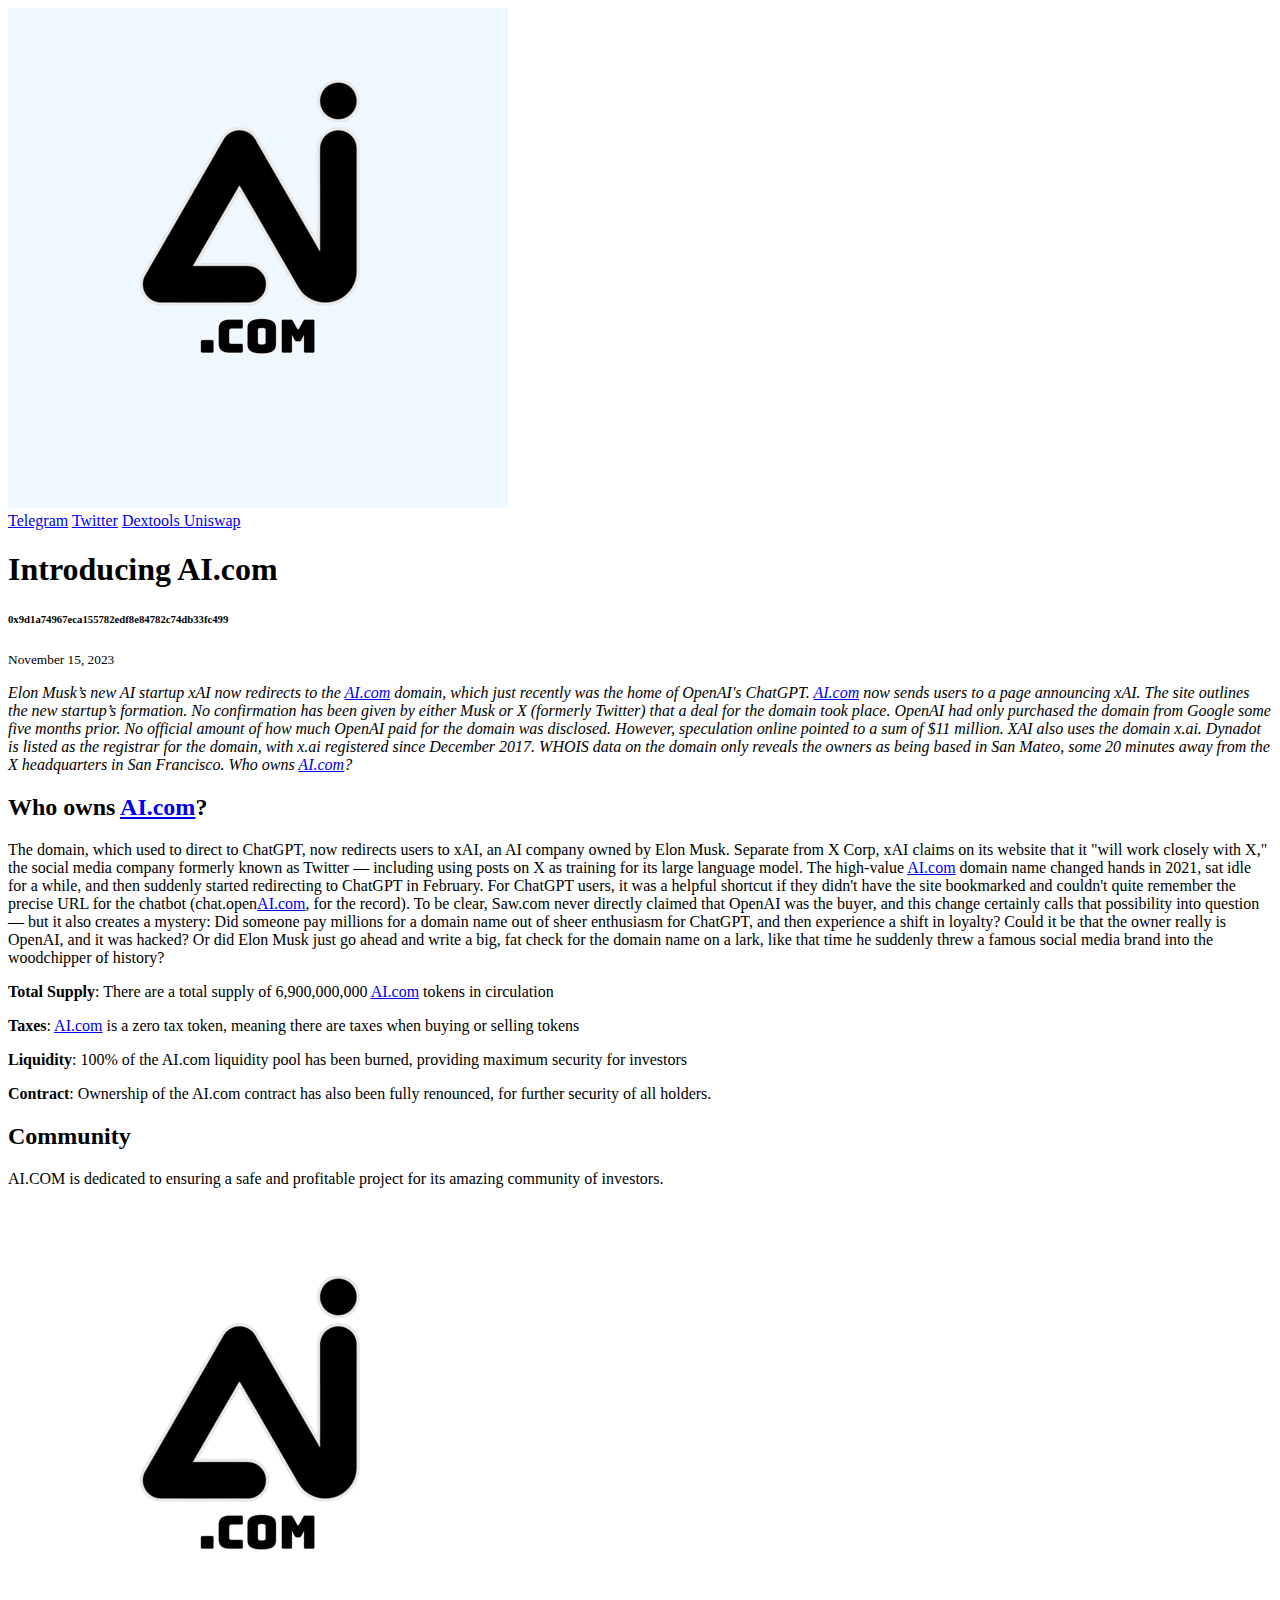
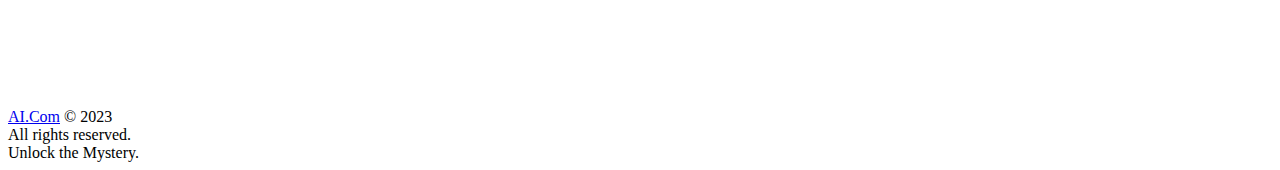
==== commit 7bff8904: "ca updated" ====
--- a/index.html
+++ b/index.html
@@ -29,11 +29,11 @@
             <div class=content>
                 <a href=https://x.ai /><img alt="xAI Logo" src="./dac32d1a8f621c4e2845f62d9670a3fd.png" style="background-color: aliceblue;"></a>
                 <nav>
-                    <a class=active href=https://x.ai /> Telegram</a>
-                    <a href=/about /> Twitter</a>
-                    <a href=/career /> Dextools
+                    <a class=active href="https://t.me/AIdot_COM"> Telegram</a>
+                    <a href="https://twitter.com/AIdot_COM"> Twitter</a>
+                    <a href="https://www.dextools.io/app/en/ether/pair-explorer/0xfd1edf2802fcad1bcc5bce6862d9296137a690af"> Dextools
                     </a>
-                    <a href=/prompt-ide /> Uniswap</a></nav>
+                    <a href="https://app.uniswap.org/swap?&chain=mainnet&use=v2&outputCurrency=0x9d1a74967eca155782edf8e84782c74db33fc499"> Uniswap</a></nav>
             </div>
         </div>
     </header>
@@ -43,6 +43,7 @@
             <div class=container>
                 <div class=hero>
                     <h1 class=animated><span>Introducing </span> <span>AI.com</span></h1>
+                    <h6 class=animated><span>0x9d1a74967eca155782edf8e84782c74db33fc499</span></h6>
                 </div>
             </div>
         </section>
